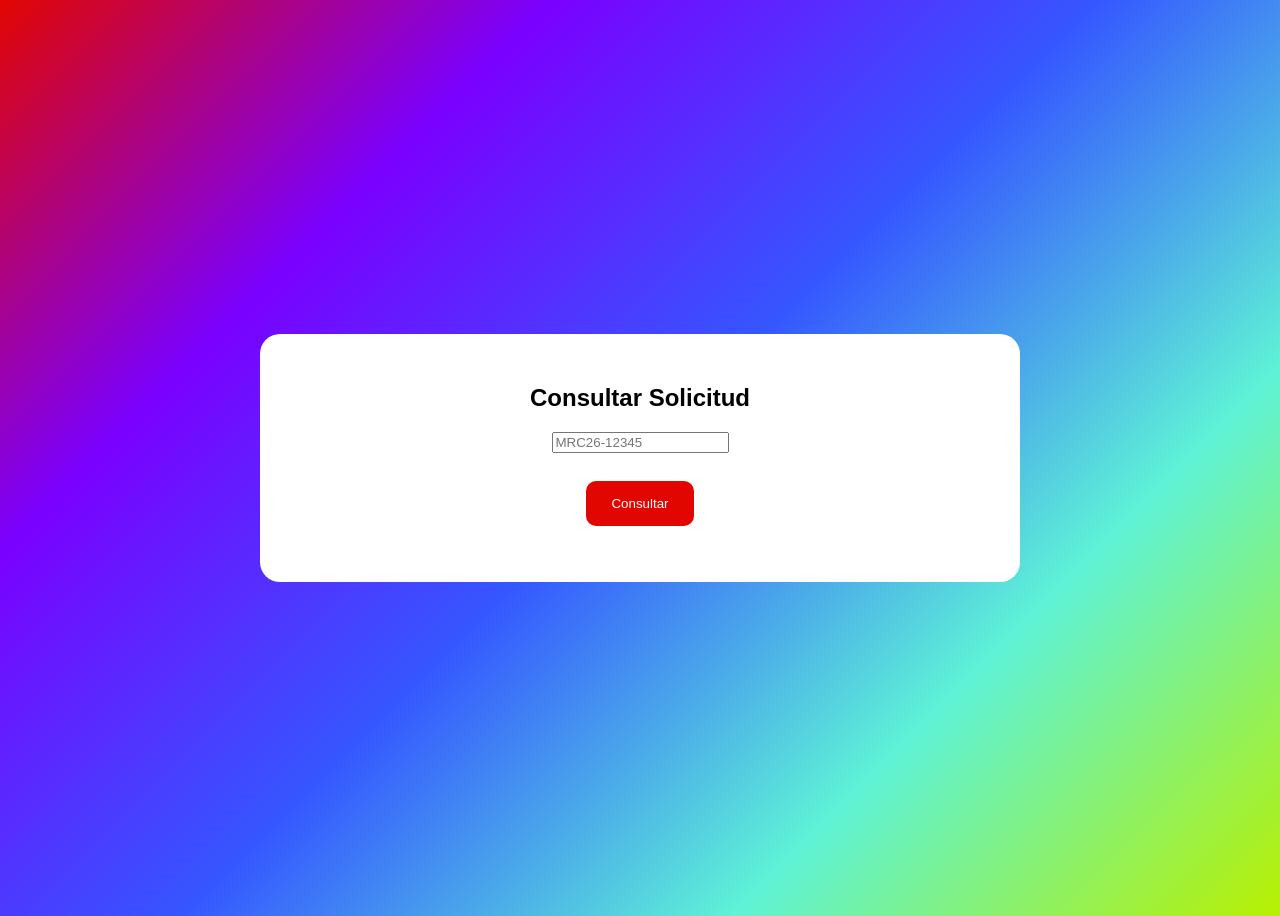
==== consulta.html @ 331f5377 "Create consulta.html" ====
<!DOCTYPE html>
<html>
<head>
<meta charset="UTF-8">
<title>Consulta</title>
<link rel="stylesheet" href="style.css">
</head>
<body>

<div class="container">

<h2>Consultar Solicitud</h2>

<input
type="text"
id="folio"
placeholder="MRC26-12345">

<br><br>

<button onclick="consultar()">
Consultar
</button>

<p id="resultado"></p>

</div>

<script>

function consultar(){

let folio=
document.getElementById("folio").value;

let estado=
localStorage.getItem(folio);

if(estado){

document.getElementById("resultado").innerHTML=
"🟡 Estado: "+estado;

}else{

document.getElementById("resultado").innerHTML=
"❌ Folio no encontrado";

}

}

</script>

</body>
</html>
---- style.css ----
body{
font-family:Arial;
background:linear-gradient(
135deg,
#E10600,
#7A00FF,
#3557FF,
#5EF2D6,
#B8F000
);
min-height:100vh;
display:flex;
justify-content:center;
align-items:center;
}

.container{
background:white;
padding:30px;
border-radius:20px;
text-align:center;
width:90%;
max-width:700px;
}

button{
background:#E10600;
color:white;
padding:15px 25px;
border:none;
border-radius:10px;
margin:10px;
cursor:pointer;
}
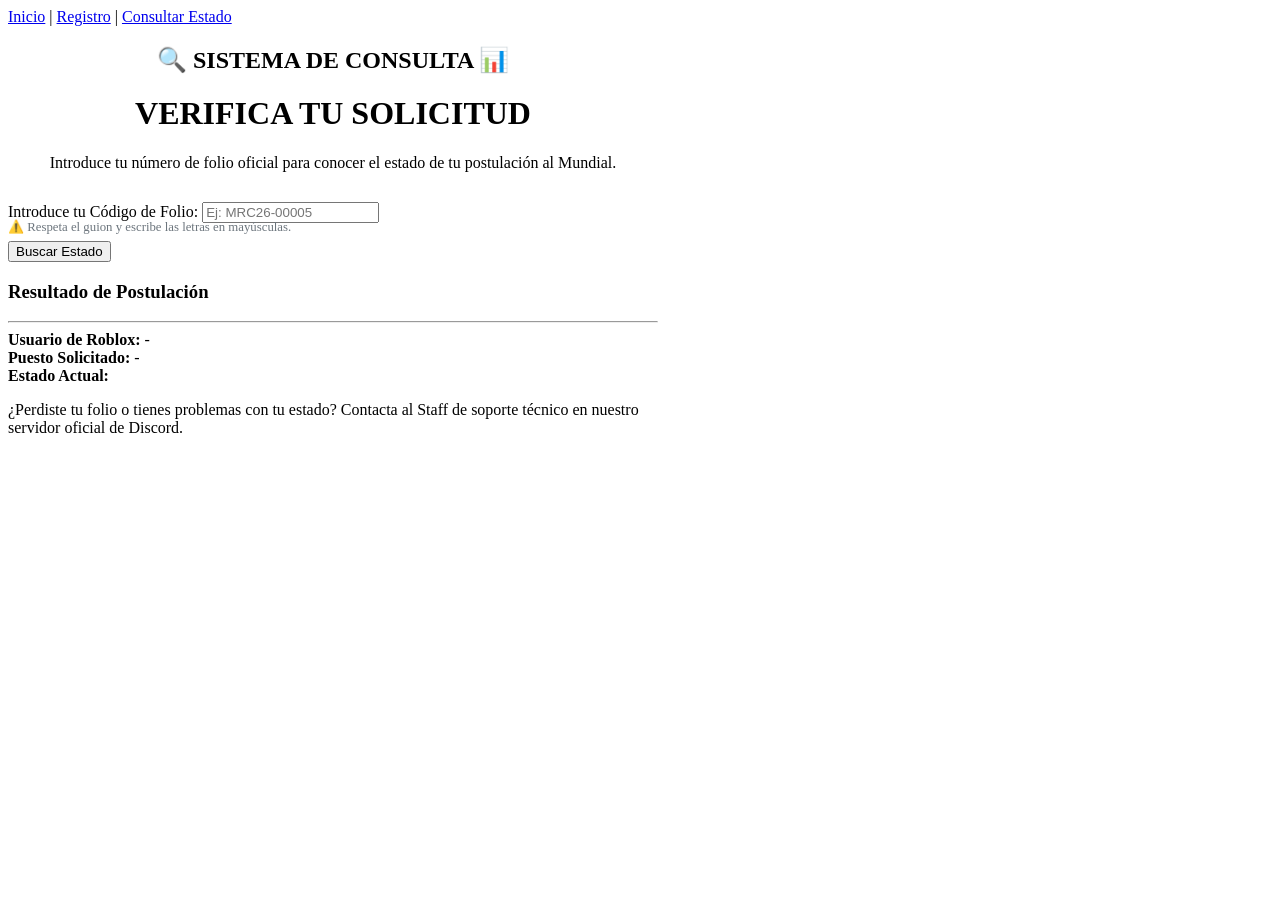
==== commit 30b4604c: "Update consulta.html" ====
--- a/consulta.html
+++ b/consulta.html
@@ -1,56 +1,64 @@
 <!DOCTYPE html>
-<html>
+<html lang="es">
 <head>
-<meta charset="UTF-8">
-<title>Consulta</title>
-<link rel="stylesheet" href="style.css">
+    <meta charset="UTF-8">
+    <meta name="viewport" content="width=device-width, initial-scale=1.0">
+    <title>Consulta de Folio - Mundial Roblox City 2026</title>
+    <link rel="stylesheet" href="style.css">
 </head>
 <body>
 
-<div class="container">
+    <div class="container spec-container">
+        <nav class="nav-links">
+            <a href="index.html">Inicio</a> | 
+            <a href="registro.html">Registro</a> | 
+            <a href="consultar.html" class="active">Consultar Estado</a>
+        </nav>
 
-<h2>Consultar Solicitud</h2>
+        <header class="form-header">
+            <h2>🔍 SISTEMA DE CONSULTA 📊</h2>
+            <h1>VERIFICA TU SOLICITUD</h1>
+            <p class="subtitle">Introduce tu número de folio oficial para conocer el estado de tu postulación al Mundial.</p>
+        </header>
 
-<input
-type="text"
-id="folio"
-placeholder="MRC26-12345">
+        <form id="consulta">
+            <div class="form-group">
+                <label for="folio-input">Introduce tu Código de Folio:</label>
+                <input type="text" id="folio-input" placeholder="Ej: MRC26-00005" required autocomplete="off">
+                <p class="field-instruction">⚠️ Respeta el guion y escribe las letras en mayúsculas.</p>
+            </div>
 
-<br><br>
+            <button type="submit" class="btn-submit">Buscar Estado</button>
+        </form>
 
-<button onclick="consultar()">
-Consultar
-</button>
+        <div id="resultado-consulta" class="hidden">
+            <div class="resultado-card">
+                <h3>Resultado de Postulación</h3>
+                <hr class="divider-mini">
+                
+                <div class="data-row">
+                    <strong>Usuario de Roblox:</strong> 
+                    <span id="res-usuario">-</span>
+                </div>
+                
+                <div class="data-row">
+                    <strong>Puesto Solicitado:</strong> 
+                    <span id="res-rol">-</span>
+                </div>
+                
+                <div class="status-box-wrapper">
+                    <strong>Estado Actual:</strong>
+                    <div id="badge-estado" class="badge">
+                        </div>
+                </div>
+            </div>
+        </div>
 
-<p id="resultado"></p>
+        <footer class="consulta-help">
+            <p>¿Perdiste tu folio o tienes problemas con tu estado? Contacta al Staff de soporte técnico en nuestro servidor oficial de Discord.</p>
+        </footer>
+    </div>
 
-</div>
-
-<script>
-
-function consultar(){
-
-let folio=
-document.getElementById("folio").value;
-
-let estado=
-localStorage.getItem(folio);
-
-if(estado){
-
-document.getElementById("resultado").innerHTML=
-"🟡 Estado: "+estado;
-
-}else{
-
-document.getElementById("resultado").innerHTML=
-"❌ Folio no encontrado";
-
-}
-
-}
-
-</script>
-
+    <script src="script.js"></script>
 </body>
 </html>
--- a/style.css
+++ b/style.css
@@ -1,34 +1,77 @@
-body{
-font-family:Arial;
-background:linear-gradient(
-135deg,
-#E10600,
-#7A00FF,
-#3557FF,
-#5EF2D6,
-#B8F000
-);
-min-height:100vh;
-display:flex;
-justify-content:center;
-align-items:center;
+.spec-container {
+    max-width: 650px;
+    text-align: left;
 }
-
-.container{
-background:white;
-padding:30px;
-border-radius:20px;
-text-align:center;
-width:90%;
-max-width:700px;
+.form-header {
+    text-align: center;
+    margin-bottom: 30px;
 }
-
-button{
-background:#E10600;
-color:white;
-padding:15px 25px;
-border:none;
-border-radius:10px;
-margin:10px;
-cursor:pointer;
+.subtitle-alert {
+    background: #fff3cd;
+    color: #856404;
+    padding: 10px;
+    border-radius: 8px;
+    font-size: 0.9rem;
+    font-weight: bold;
+    margin-top: 10px;
+    border: 1px solid #ffeeba;
 }
+.section-block {
+    background: #fdfdfd;
+    border: 1px solid #e9ecef;
+    padding: 20px;
+    border-radius: 12px;
+    margin-bottom: 25px;
+}
+.section-block h3 {
+    margin-top: 0;
+    margin-bottom: 15px;
+    font-size: 1.1rem;
+    color: var(--secondary);
+    border-bottom: 2px solid #e9ecef;
+    padding-bottom: 5px;
+}
+.checkbox-list {
+    display: flex;
+    flex-direction: column;
+    gap: 10px;
+    margin-top: 8px;
+}
+.checkbox-list label {
+    font-weight: normal;
+    display: flex;
+    align-items: center;
+    gap: 10px;
+    cursor: pointer;
+}
+.terms-list label {
+    font-size: 0.9rem;
+    color: #444;
+}
+.field-instruction {
+    font-size: 0.8rem;
+    color: #6c757d;
+    margin: -4px 0 6px 0;
+}
+/* Caja del Ticket Exitoso */
+.ticket-box {
+    text-align: center;
+    padding: 30px 20px;
+}
+.ticket-emoji { font-size: 3.5rem; }
+.folio-display {
+    background: #f1f3f9;
+    padding: 15px;
+    border-radius: 10px;
+    margin: 20px 0;
+    border: 2px dashed var(--secondary);
+}
+.folio-label { display: block; font-size: 0.85rem; color: #666; }
+#folio { font-size: 1.8rem; color: var(--primary); letter-spacing: 2px; }
+.btn-return {
+    display: inline-block;
+    margin-top: 20px;
+    color: var(--secondary);
+    text-decoration: none;
+    font-weight: bold;
+}
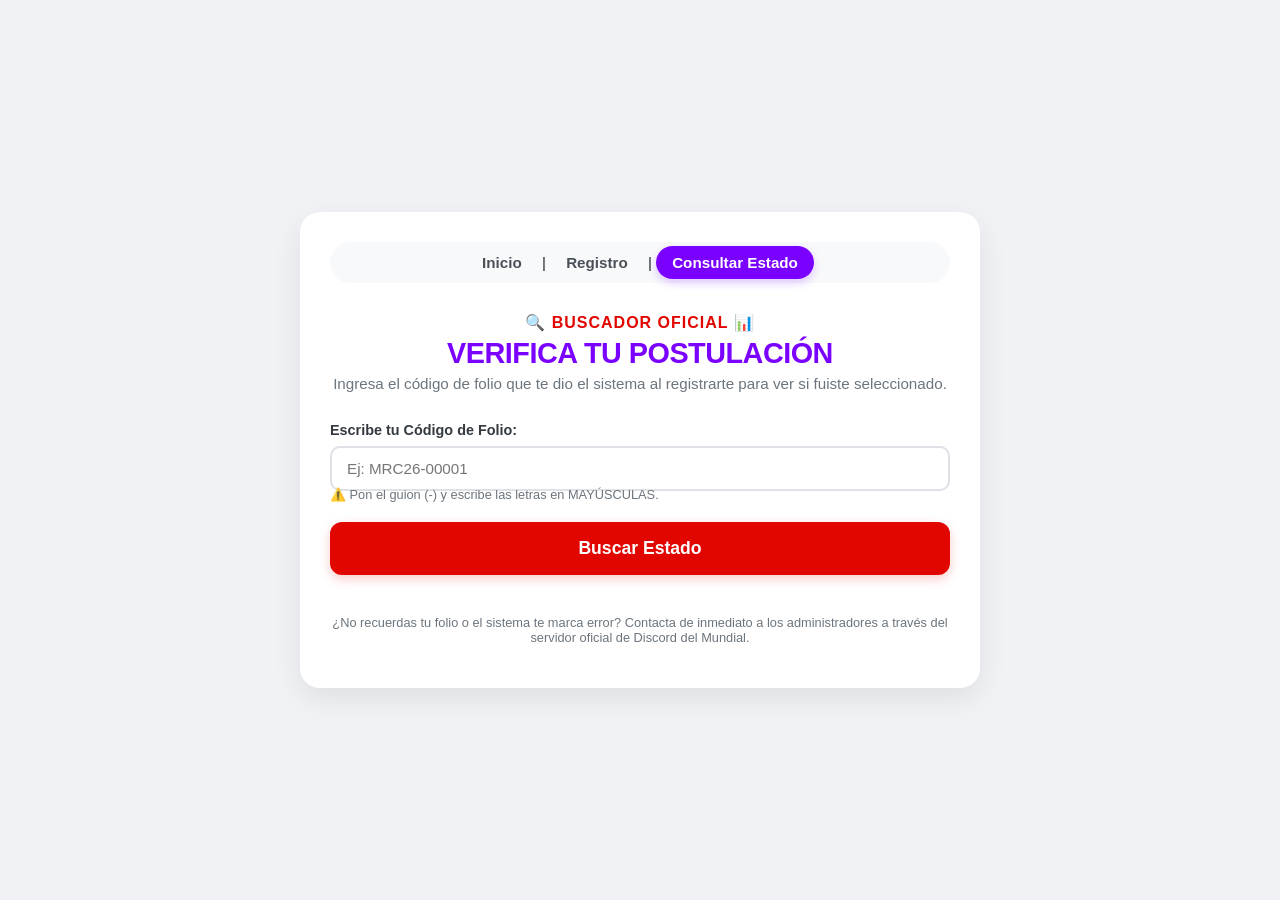
==== commit bbe38edd: "Update consulta.html" ====
--- a/consulta.html
+++ b/consulta.html
@@ -3,7 +3,7 @@
 <head>
     <meta charset="UTF-8">
     <meta name="viewport" content="width=device-width, initial-scale=1.0">
-    <title>Consulta de Folio - Mundial Roblox City 2026</title>
+    <title>Consulta de Estado - Mundial Roblox City 2026</title>
     <link rel="stylesheet" href="style.css">
 </head>
 <body>
@@ -16,16 +16,16 @@
         </nav>
 
         <header class="form-header">
-            <h2>🔍 SISTEMA DE CONSULTA 📊</h2>
-            <h1>VERIFICA TU SOLICITUD</h1>
-            <p class="subtitle">Introduce tu número de folio oficial para conocer el estado de tu postulación al Mundial.</p>
+            <h2>🔍 BUSCADOR OFICIAL 📊</h2>
+            <h1>VERIFICA TU POSTULACIÓN</h1>
+            <p class="subtitle">Ingresa el código de folio que te dio el sistema al registrarte para ver si fuiste seleccionado.</p>
         </header>
 
         <form id="consulta">
             <div class="form-group">
-                <label for="folio-input">Introduce tu Código de Folio:</label>
-                <input type="text" id="folio-input" placeholder="Ej: MRC26-00005" required autocomplete="off">
-                <p class="field-instruction">⚠️ Respeta el guion y escribe las letras en mayúsculas.</p>
+                <label for="folio-input">Escribe tu Código de Folio:</label>
+                <input type="text" id="folio-input" placeholder="Ej: MRC26-00001" required autocomplete="off">
+                <p class="field-instruction">⚠️ Pon el guion (-) y escribe las letras en MAYÚSCULAS.</p>
             </div>
 
             <button type="submit" class="btn-submit">Buscar Estado</button>
@@ -33,7 +33,7 @@
 
         <div id="resultado-consulta" class="hidden">
             <div class="resultado-card">
-                <h3>Resultado de Postulación</h3>
+                <h3>📋 Datos del Postulante</h3>
                 <hr class="divider-mini">
                 
                 <div class="data-row">
@@ -47,7 +47,7 @@
                 </div>
                 
                 <div class="status-box-wrapper">
-                    <strong>Estado Actual:</strong>
+                    <strong>Estado de tu Solicitud:</strong>
                     <div id="badge-estado" class="badge">
                         </div>
                 </div>
@@ -55,7 +55,7 @@
         </div>
 
         <footer class="consulta-help">
-            <p>¿Perdiste tu folio o tienes problemas con tu estado? Contacta al Staff de soporte técnico en nuestro servidor oficial de Discord.</p>
+            <p>¿No recuerdas tu folio o el sistema te marca error? Contacta de inmediato a los administradores a través del servidor oficial de Discord del Mundial.</p>
         </footer>
     </div>
 
--- a/style.css
+++ b/style.css
@@ -1,77 +1,504 @@
-.spec-container {
-    max-width: 650px;
+/* ==========================================
+   🎨 VARIABLES DE COLOR Y CONFIGURACIÓN GENERAL
+   ========================================== */
+:root {
+    --primary: #E10600;       /* Rojo vibrante FIFA */
+    --secondary: #7A00FF;     /* Morado de la identidad del torneo */
+    --bg-dark: #0F0C20;        /* Fondo oscuro deportivo opcional */
+    --light: #FFFFFF;
+    --gray-light: #F8F9FA;
+    --text-main: #212529;
+}
+
+body {
+    margin: 0;
+    padding: 0;
+    font-family: 'Segoe UI', Tahoma, Geneva, Verdana, sans-serif;
+    background-color: #f0f2f5;
+    color: var(--text-main);
+    display: flex;
+    justify-content: center;
+    align-items: center;
+    min-height: 100vh;
+}
+
+/* Contenedor unificado para todas las páginas */
+.container {
+    background: var(--light);
+    width: 100%;
+    max-width: 550px;
+    margin: 20px auto;
+    padding: 30px;
+    border-radius: 20px;
+    box-shadow: 0 10px 30px rgba(0, 0, 0, 0.08);
+    box-sizing: border-box;
+    text-align: center;
+}
+
+/* Variante unificada para páginas más anchas */
+.spec-container, .home-container {
+    max-width: 680px;
     text-align: left;
 }
+
+/* ==========================================
+   🧭 BARRA DE NAVEGACIÓN (Pestañas superiores)
+   ========================================== */
+.nav-links {
+    margin-bottom: 30px;
+    font-size: 0.95rem;
+    text-align: center;
+    background: var(--gray-light);
+    padding: 12px;
+    border-radius: 30px;
+}
+
+.nav-links a {
+    color: #495057;
+    text-decoration: none;
+    font-weight: 600;
+    padding: 8px 16px;
+    border-radius: 20px;
+    transition: all 0.2s ease;
+}
+
+.nav-links a:hover {
+    color: var(--secondary);
+    background: rgba(122, 0, 255, 0.05);
+}
+
+.nav-links a.active {
+    color: var(--light);
+    background: var(--secondary);
+    box-shadow: 0 4px 10px rgba(122, 0, 255, 0.2);
+}
+
+/* ==========================================
+   📝 FORMULARIOS, INPUTS Y BLOQUES
+   ========================================== */
 .form-header {
     text-align: center;
     margin-bottom: 30px;
 }
+
+.form-header h1 {
+    font-size: 1.8rem;
+    margin: 5px 0;
+    color: var(--secondary);
+    letter-spacing: -0.5px;
+}
+
+.form-header h2 {
+    font-size: 1rem;
+    margin: 0;
+    color: var(--primary);
+    letter-spacing: 1px;
+}
+
+.subtitle {
+    font-size: 0.95rem;
+    color: #6c757d;
+    margin-top: 5px;
+}
+
+/* Bloques contenedores de secciones (Sección 1, 2, 3...) */
+.section-block {
+    background: #ffffff;
+    border: 1px solid #e9ecef;
+    padding: 22px;
+    border-radius: 14px;
+    margin-bottom: 25px;
+    box-shadow: 0 2px 5px rgba(0,0,0,0.01);
+}
+
+.section-block h3 {
+    margin-top: 0;
+    margin-bottom: 18px;
+    font-size: 1.05rem;
+    color: var(--secondary);
+    border-bottom: 2px solid #f1f3f5;
+    padding-bottom: 8px;
+    letter-spacing: 0.5px;
+}
+
+.form-group {
+    margin-bottom: 20px;
+    text-align: left;
+}
+
+.form-group label {
+    display: block;
+    font-weight: 600;
+    margin-bottom: 8px;
+    font-size: 0.9rem;
+    color: #343a40;
+}
+
+/* Cajas de texto, números, selección y áreas largas */
+input[type="text"],
+input[type="number"],
+input[type="email"],
+input[type="tel"],
+input[type="url"],
+select,
+textarea {
+    width: 100%;
+    padding: 12px 15px;
+    border: 2px solid #dee2e6;
+    border-radius: 10px;
+    font-size: 0.95rem;
+    font-family: inherit;
+    box-sizing: border-box;
+    transition: border-color 0.2s ease;
+    background-color: var(--light);
+}
+
+input:focus, select:focus, textarea:focus {
+    outline: none;
+    border-color: var(--secondary);
+}
+
+textarea {
+    resize: none;
+}
+
+/* Listas de Casillas (Checkboxes) */
+.checkbox-list {
+    display: flex;
+    flex-direction: column;
+    gap: 12px;
+    margin-top: 10px;
+}
+
+.checkbox-list label {
+    font-weight: 500;
+    font-size: 0.9rem;
+    display: flex;
+    align-items: center;
+    gap: 10px;
+    cursor: pointer;
+}
+
+.checkbox-list input[type="checkbox"] {
+    width: 18px;
+    height: 18px;
+    accent-color: var(--secondary);
+    cursor: pointer;
+}
+
+.field-instruction {
+    font-size: 0.8rem;
+    color: #6c757d;
+    margin: -4px 0 8px 0;
+}
+
+/* Alerta de aviso superior */
 .subtitle-alert {
     background: #fff3cd;
     color: #856404;
-    padding: 10px;
-    border-radius: 8px;
-    font-size: 0.9rem;
+    padding: 12px;
+    border-radius: 10px;
+    font-size: 0.85rem;
+    font-weight: 600;
+    margin-top: 12px;
+    border: 1px solid #ffeeba;
+    text-align: center;
+}
+
+/* ==========================================
+   👑 BOTONES DE ACCIÓN (Enviar e Inicio)
+   ========================================== */
+.btn-submit {
+    width: 100%;
+    background: var(--primary);
+    color: var(--light);
+    border: none;
+    padding: 16px;
+    font-size: 1.1rem;
     font-weight: bold;
-    margin-top: 10px;
-    border: 1px solid #ffeeba;
-}
-.section-block {
-    background: #fdfdfd;
-    border: 1px solid #e9ecef;
+    border-radius: 12px;
+    cursor: pointer;
+    transition: all 0.2s ease;
+    box-shadow: 0 4px 12px rgba(225, 6, 0, 0.2);
+}
+
+.btn-submit:hover {
+    background: #b80500;
+    transform: translateY(-1px);
+}
+
+.btn-submit:disabled {
+    background: #ced4da;
+    color: #6c757d;
+    cursor: not-allowed;
+    box-shadow: none;
+}
+
+/* ==========================================
+   🎟️ PANTALLA DE ÉXITO (Ticket / Folio)
+   ========================================== */
+.hidden {
+    display: none !important;
+}
+
+.ticket-box {
+    text-align: center;
+    padding: 20px 10px;
+}
+
+.ticket-emoji {
+    font-size: 3.5rem;
+    display: block;
+    margin-bottom: 10px;
+}
+
+.folio-display {
+    background: #f8f9fa;
     padding: 20px;
-    border-radius: 12px;
-    margin-bottom: 25px;
-}
-.section-block h3 {
-    margin-top: 0;
-    margin-bottom: 15px;
-    font-size: 1.1rem;
-    color: var(--secondary);
-    border-bottom: 2px solid #e9ecef;
-    padding-bottom: 5px;
-}
-.checkbox-list {
-    display: flex;
-    flex-direction: column;
-    gap: 10px;
-    margin-top: 8px;
-}
-.checkbox-list label {
-    font-weight: normal;
-    display: flex;
-    align-items: center;
-    gap: 10px;
-    cursor: pointer;
-}
-.terms-list label {
-    font-size: 0.9rem;
-    color: #444;
-}
-.field-instruction {
-    font-size: 0.8rem;
-    color: #6c757d;
-    margin: -4px 0 6px 0;
-}
-/* Caja del Ticket Exitoso */
-.ticket-box {
-    text-align: center;
-    padding: 30px 20px;
-}
-.ticket-emoji { font-size: 3.5rem; }
-.folio-display {
-    background: #f1f3f9;
-    padding: 15px;
-    border-radius: 10px;
-    margin: 20px 0;
+    border-radius: 14px;
+    margin: 25px 0;
     border: 2px dashed var(--secondary);
 }
-.folio-label { display: block; font-size: 0.85rem; color: #666; }
-#folio { font-size: 1.8rem; color: var(--primary); letter-spacing: 2px; }
+
+.folio-label {
+    display: block;
+    font-size: 0.85rem;
+    color: #6c757d;
+    font-weight: 600;
+    margin-bottom: 5px;
+}
+
+#folio {
+    font-size: 2rem;
+    color: var(--primary);
+    letter-spacing: 2px;
+    font-weight: 800;
+}
+
+.nota {
+    font-size: 0.85rem;
+    color: #495057;
+    line-height: 1.5;
+}
+
 .btn-return {
     display: inline-block;
-    margin-top: 20px;
+    margin-top: 25px;
     color: var(--secondary);
     text-decoration: none;
     font-weight: bold;
-}
+    font-size: 0.95rem;
+}
+
+.btn-return:hover {
+    text-decoration: underline;
+}
+
+/* ==========================================
+   🔍 PÁGINA DE CONSULTAS Y BADGES DE ESTADO
+   ========================================== */
+.resultado-card {
+    background: var(--light);
+    border: 2px solid #e9ecef;
+    padding: 25px;
+    border-radius: 16px;
+    margin-top: 30px;
+    box-shadow: 0 8px 24px rgba(0, 0, 0, 0.04);
+}
+
+.resultado-card h3 {
+    margin: 0;
+    font-size: 1.15rem;
+    color: #111;
+    text-align: center;
+}
+
+.divider-mini {
+    border: 0;
+    height: 1px;
+    background: #e9ecef;
+    margin: 15px 0;
+}
+
+.data-row {
+    font-size: 0.95rem;
+    margin-bottom: 12px;
+    color: #495057;
+    display: flex;
+    justify-content: space-between;
+    border-bottom: 1px dashed #f1f3f5;
+    padding-bottom: 10px;
+}
+
+.data-row span {
+    font-weight: 600;
+    color: var(--secondary);
+}
+
+.status-box-wrapper {
+    text-align: center;
+    margin-top: 20px;
+}
+
+.status-box-wrapper strong {
+    display: block;
+    margin-bottom: 10px;
+    font-size: 0.85rem;
+    color: #6c757d;
+}
+
+/* Badges Dinámicos de los Estados */
+.badge {
+    display: inline-block;
+    padding: 10px 24px;
+    font-weight: 700;
+    border-radius: 30px;
+    color: #ffffff;
+    font-size: 1rem;
+    box-shadow: 0 4px 10px rgba(0,0,0,0.05);
+}
+
+.estado-revision { background-color: #ffc107; color: #212529; } /* Amarillo 🟡 */
+.estado-aprobado { background-color: #28a745; }               /* Verde 🟢 */
+.estado-espera { background-color: #007bff; }                 /* Azul 🔵 */
+.estado-rechazado { background-color: #dc3545; }              /* Rojo 🔴 */
+
+.consulta-help {
+    margin-top: 40px;
+    text-align: center;
+    font-size: 0.8rem;
+    color: #6c757d;
+}
+
+/* ==========================================
+   🏠 DISEÑO DE LA LANDING PAGE (index.html)
+   ========================================== */
+.home-header {
+    text-align: center;
+}
+
+.logo-area {
+    display: flex;
+    align-items: center;
+    justify-content: center;
+    gap: 15px;
+}
+
+.emoji-logo {
+    font-size: 2.2rem;
+}
+
+.tagline {
+    font-weight: 600;
+    color: var(--secondary);
+    margin-top: 5px;
+    font-size: 0.9rem;
+    text-align: center;
+}
+
+.divider {
+    border: 0;
+    height: 1px;
+    background: linear-gradient(to right, transparent, #dee2e6, transparent);
+    margin: 25px 0;
+}
+
+/* Panel de Botones de Entrada */
+.home-buttons {
+    display: flex;
+    flex-direction: column;
+    gap: 15px;
+    margin-top: 20px;
+}
+
+.btn-home {
+    display: flex;
+    align-items: center;
+    padding: 18px 20px;
+    text-decoration: none;
+    border-radius: 14px;
+    transition: all 0.2s ease;
+    box-shadow: 0 4px 12px rgba(0,0,0,0.05);
+}
+
+.btn-home .icon {
+    font-size: 2rem;
+    margin-right: 15px;
+}
+
+.btn-text {
+    display: flex;
+    flex-direction: column;
+}
+
+.btn-text strong {
+    font-size: 1.05rem;
+    color: #ffffff;
+}
+
+.btn-text span {
+    font-size: 0.8rem;
+    color: rgba(255, 255, 255, 0.85);
+    margin-top: 2px;
+}
+
+.btn-register { background: var(--primary); }
+.btn-register:hover { background: #b80500; transform: translateY(-2px); }
+
+.btn-search { background: var(--secondary); }
+.btn-search:hover { background: #6100cc; transform: translateY(-2px); }
+
+/* Cuadrícula de Roles */
+.roles-grid {
+    display: grid;
+    grid-template-columns: repeat(2, 1fr);
+    gap: 12px;
+    margin-top: 15px;
+}
+
+.role-card {
+    background: var(--gray-light);
+    border: 1px solid #e9ecef;
+    padding: 15px;
+    border-radius: 12px;
+    text-align: center;
+}
+
+.role-icon {
+    font-size: 1.5rem;
+    margin-bottom: 5px;
+}
+
+.role-card h4 {
+    margin: 0 0 4px 0;
+    color: #212529;
+}
+
+.role-card p {
+    font-size: 0.75rem;
+    color: #6c757d;
+    margin: 0;
+}
+
+.home-footer {
+    margin-top: 40px;
+    text-align: center;
+    font-size: 0.75rem;
+    color: #6c757d;
+    line-height: 1.5;
+}
+
+/* ==========================================
+   📱 ADAPTACIÓN PARA COMPUTADORA (PANTALLA ANCHA)
+   ========================================== */
+@media (min-width: 576px) {
+    .home-buttons {
+        flex-direction: row;
+    }
+    .btn-home {
+        flex: 1;
+    }
+    .roles-grid {
+        grid-template-columns: repeat(4, 1fr);
+    }
+}
